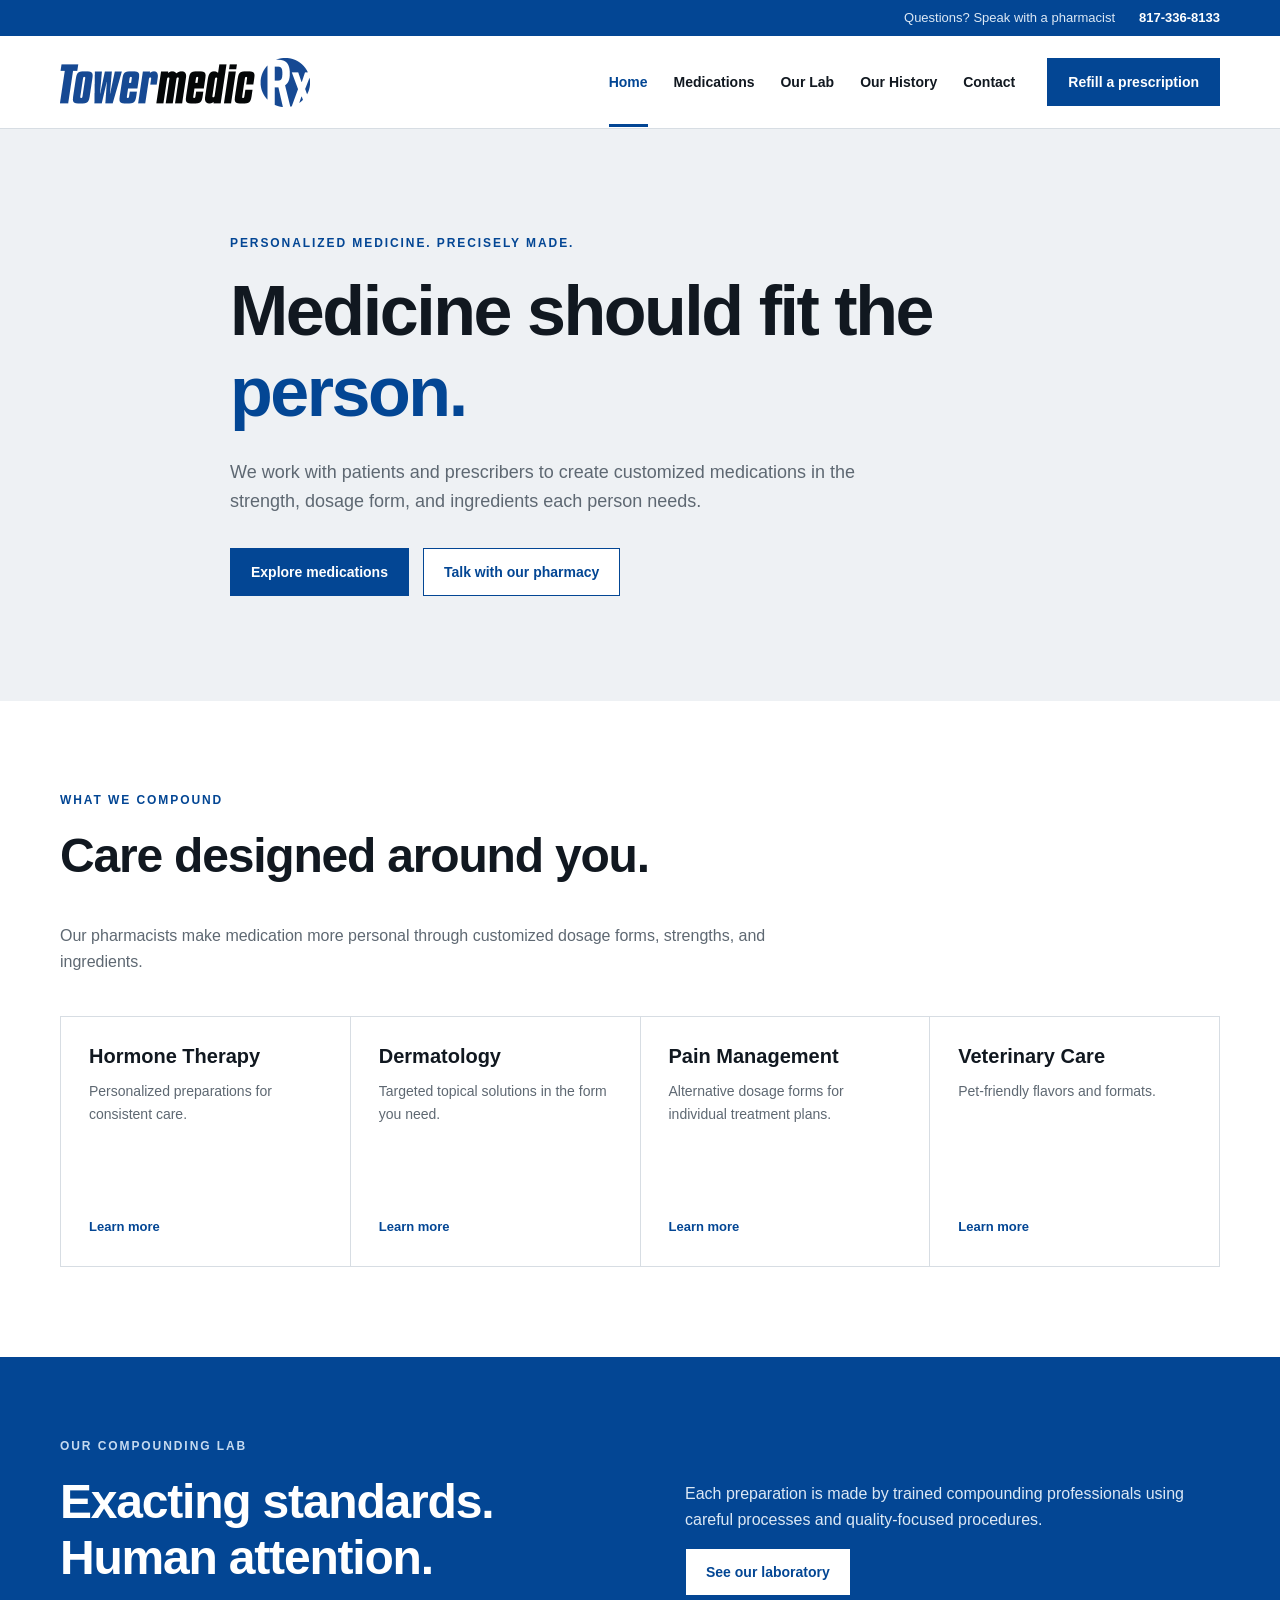
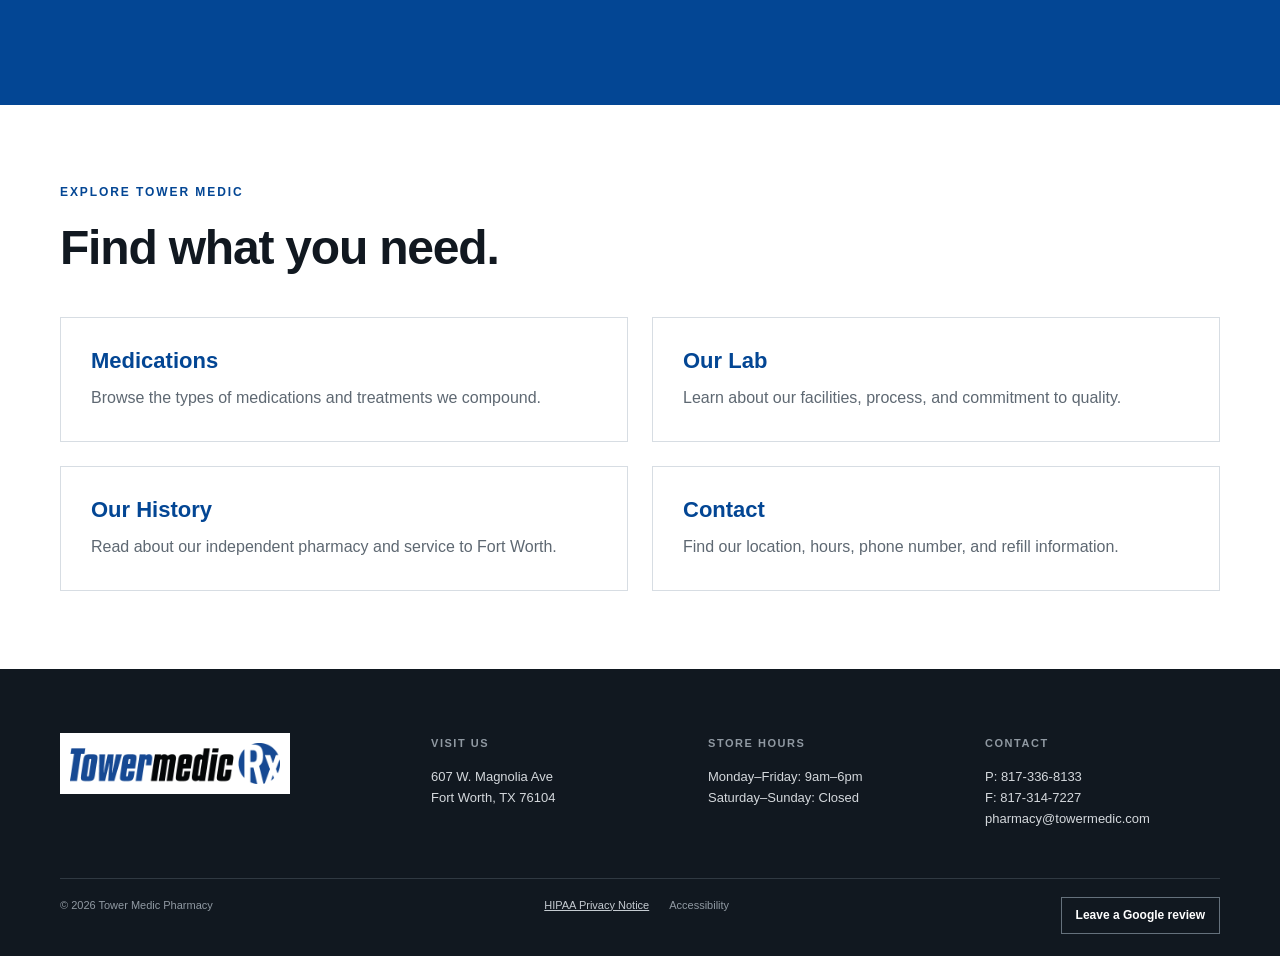
==== index.html @ e753f111 "Used AI to generate a skeleton for the website and filled in basic information. More edits and custo" ====
<!doctype html>
<html lang="en">
<head>
  <meta charset="utf-8">
  <meta name="viewport" content="width=device-width, initial-scale=1">
  <meta name="description" content="Personalized compounded medications from Tower Medic Pharmacy.">
  <title>Tower Medic Pharmacy</title>
  <link rel="stylesheet" href="styles.css">
</head>
<body>
  <a class="skip-link" href="#main">Skip to content</a>

  <!-- Header and navigation -->
  <header>
    <div class="utility-bar">
      <div class="shell utility-inner">
        <p>Questions? Speak with a pharmacist</p>
        <a href="tel:+18173368133">817-336-8133</a>
      </div>
    </div>

    <div class="shell masthead">
      <!-- Clicking the logo always returns visitors to the homepage. -->
      <a class="brand" href="index.html" aria-label="Tower Medic Pharmacy home">
        <img class="brand-logo" src="images/Tower_Medic_Logo_Hori_RGB-1.png" alt="Tower Medic Pharmacy">
      </a>

      <button class="menu-toggle" type="button" aria-label="Open navigation" aria-expanded="false">
        <span></span><span></span><span></span>
      </button>

      <!-- Each navigation link opens a separate HTML page. -->
      <nav class="main-nav" aria-label="Main navigation">
        <a class="active" href="index.html">Home</a>
        <a href="medications.html">Medications</a>
        <a href="lab.html">Our Lab</a>
        <a href="history.html">Our History</a>
        <a href="contact.html">Contact</a>
      </nav>

      <a class="button refill" href="https://4520513.winrxrefill.com/">Refill a prescription</a>
    </div>
  </header>

  <main id="main">
    <!-- Welcome -->
    <section class="hero">
      <div class="shell hero-copy">
        <p class="eyebrow">Personalized medicine. Precisely made.</p>
        <h1>Medicine should fit the <em>person.</em></h1>
        <p class="hero-lede">We work with patients and prescribers to create customized medications in the strength, dosage form, and ingredients each person needs.</p>
        <div class="hero-actions">
          <a class="button button-primary" href="medications.html">Explore medications</a>
          <a class="button button-secondary" href="contact.html">Talk with our pharmacy</a>
        </div>
      </div>
    </section>

    <!-- Pharmacy overview -->
    <section class="services">
      <div class="shell">
        <div class="section-heading">
          <p class="eyebrow">What we compound</p>
          <h2>Care designed around you.</h2>
          <p>Our pharmacists make medication more personal through customized dosage forms, strengths, and ingredients.</p>
        </div>

        <div class="service-grid">
          <a class="service-card" href="medications.html"><h3>Hormone Therapy</h3><p>Personalized preparations for consistent care.</p><b>Learn more</b></a>
          <a class="service-card" href="medications.html"><h3>Dermatology</h3><p>Targeted topical solutions in the form you need.</p><b>Learn more</b></a>
          <a class="service-card" href="medications.html"><h3>Pain Management</h3><p>Alternative dosage forms for individual treatment plans.</p><b>Learn more</b></a>
          <a class="service-card" href="medications.html"><h3>Veterinary Care</h3><p>Pet-friendly flavors and formats.</p><b>Learn more</b></a>
        </div>
      </div>
    </section>

    <!-- Laboratory introduction -->
    <section class="facility">
      <div class="shell facility-grid">
        <div><p class="eyebrow">Our compounding lab</p><h2>Exacting standards. Human attention.</h2></div>
        <div><p>Each preparation is made by trained compounding professionals using careful processes and quality-focused procedures.</p><a class="button button-secondary" href="lab.html">See our laboratory</a></div>
      </div>
    </section>

    <!-- Site guide -->
    <section class="page-section site-guide">
      <div class="shell">
        <div class="section-heading"><p class="eyebrow">Explore Tower Medic</p><h2>Find what you need.</h2></div>
        <div class="content-grid">
          <a class="info-card" href="medications.html"><h3>Medications</h3><p>Browse the types of medications and treatments we compound.</p></a>
          <a class="info-card" href="lab.html"><h3>Our Lab</h3><p>Learn about our facilities, process, and commitment to quality.</p></a>
          <a class="info-card" href="history.html"><h3>Our History</h3><p>Read about our independent pharmacy and service to Fort Worth.</p></a>
          <a class="info-card" href="contact.html"><h3>Contact</h3><p>Find our location, hours, phone number, and refill information.</p></a>
        </div>
      </div>
    </section>
  </main>

  <footer>
    <div class="shell footer-grid">
      <div><a href="index.html" aria-label="Return to Tower Medic Pharmacy home"><img class="footer-logo" src="images/Tower_Medic_Logo_Hori_RGB-1.png" alt="Tower Medic Pharmacy"></a></div>
      <div><h3>Visit us</h3><address>607 W. Magnolia Ave<br>Fort Worth, TX 76104</address></div>
      <div><h3>Store hours</h3><p>Monday–Friday: 9am–6pm<br>Saturday–Sunday: Closed</p></div>
      <div><h3>Contact</h3><p><a href="tel:+18173368133">P: 817-336-8133</a><br>F: 817-314-7227<br><a href="mailto:pharmacy@towermedic.com">pharmacy@towermedic.com</a></p></div>
    </div>
    <div class="shell footer-bottom"><p>© 2026 Tower Medic Pharmacy</p><div><a class="privacy-link" href="privacy.html">HIPAA Privacy Notice</a><a href="#">Accessibility</a></div></div>
  </footer>

  <script src="script.js"></script>
</body>
</html>
---- styles.css ----
/* Tower Medic Pharmacy — shared website styles */
:root {
  --tm-blue: #034694;
  --tm-blue-dark: #02346f;
  --tm-black: #111820;
  --tm-gray: #5e6872;
  --tm-gray-light: #eef1f4;
  --tm-border: #d7dde3;
  --tm-white: #ffffff;
  --tm-font: Arial, Helvetica, sans-serif;
}

* { box-sizing: border-box; }
html { scroll-behavior: smooth; }
body { margin: 0; color: var(--tm-black); background: var(--tm-white); font-family: var(--tm-font); line-height: 1.6; }
a { color: inherit; text-decoration: none; }
.shell { width: min(1160px, calc(100% - 48px)); margin: 0 auto; }
.skip-link { position: fixed; top: -60px; left: 20px; z-index: 20; padding: 10px 14px; background: white; }
.skip-link:focus { top: 12px; }

/* Header */
body > header {
  position: sticky;
  top: 0;
  z-index: 100;
  background: var(--tm-white);
  box-shadow: 0 1px 0 var(--tm-border);
}
.utility-bar { color: white; background: var(--tm-blue); font-size: 13px; }
.utility-inner { min-height: 36px; display: flex; justify-content: flex-end; align-items: center; gap: 24px; }
.utility-inner p { margin: 0; color: #dce8f5; }
.utility-inner a { font-weight: 700; }
.masthead { min-height: 92px; display: flex; align-items: center; gap: 32px; }
.brand { flex: 0 0 auto; margin-right: auto; display: block; }
.brand-logo { display: block; width: 250px; max-width: 100%; height: auto; }
.main-nav { display: flex; align-items: center; gap: 26px; font-size: 14px; font-weight: 700; }
.main-nav a { padding: 34px 0 30px; border-bottom: 3px solid transparent; }
.main-nav a:hover, .main-nav a.active { color: var(--tm-blue); border-bottom-color: var(--tm-blue); }
.button { display: inline-flex; justify-content: center; align-items: center; min-height: 48px; padding: 0 20px; border: 1px solid var(--tm-blue); font-size: 14px; font-weight: 700; }
.button-primary, .refill { color: white; background: var(--tm-blue); }
.button-primary:hover, .refill:hover { background: var(--tm-blue-dark); }
.button-secondary { color: var(--tm-blue); background: white; }
.menu-toggle { display: none; padding: 10px; border: 0; background: transparent; }
.menu-toggle span { width: 23px; height: 2px; display: block; margin: 4px 0; background: var(--tm-black); }

/* Home */
.hero { padding: 105px 0; background: var(--tm-gray-light); border-top: 1px solid var(--tm-border); }
.hero-copy { max-width: 820px; }
.eyebrow { margin: 0 0 18px; color: var(--tm-blue); font-size: 12px; font-weight: 700; letter-spacing: .16em; text-transform: uppercase; }
h1, h2, h3 { margin-top: 0; line-height: 1.15; }
h1 { max-width: 800px; margin-bottom: 26px; font-size: clamp(42px, 6vw, 70px); letter-spacing: -.035em; }
h1 em { color: var(--tm-blue); font-style: normal; }
h2 { font-size: clamp(32px, 4vw, 48px); letter-spacing: -.025em; }
.hero-lede { max-width: 660px; margin: 0 0 32px; color: var(--tm-gray); font-size: 18px; }
.hero-actions { display: flex; gap: 14px; flex-wrap: wrap; }
.services { padding: 90px 0; }
.section-heading { max-width: 720px; margin-bottom: 42px; }
.section-heading p:last-child { color: var(--tm-gray); }
.service-grid { display: grid; grid-template-columns: repeat(4, 1fr); border-top: 1px solid var(--tm-border); border-left: 1px solid var(--tm-border); }
.service-card { min-height: 250px; padding: 28px; display: flex; flex-direction: column; border-right: 1px solid var(--tm-border); border-bottom: 1px solid var(--tm-border); }
.service-card h3 { margin: 0 0 12px; font-size: 20px; }
.service-card p { margin: 0; color: var(--tm-gray); font-size: 14px; }
.service-card b { margin-top: auto; color: var(--tm-blue); font-size: 13px; }
.service-card:hover { border-top: 4px solid var(--tm-blue); padding-top: 25px; }
.facility { padding: 80px 0; color: white; background: var(--tm-blue); }
.facility-grid { display: grid; grid-template-columns: 1fr 1fr; align-items: center; gap: 90px; }
.facility p { color: #dce8f5; }
.facility .eyebrow { color: #c5daf0; }

/* Interior pages */
.page-hero { padding: 72px 0 60px; background: var(--tm-gray-light); border-top: 1px solid var(--tm-border); }
.page-hero h1 { margin-bottom: 16px; font-size: clamp(40px, 5vw, 58px); }
.page-hero p:last-child { max-width: 650px; margin: 0; color: var(--tm-gray); font-size: 18px; }
.page-section { padding: 78px 0; }
.content-grid { display: grid; grid-template-columns: repeat(2, 1fr); gap: 24px; }
.info-card { padding: 30px; border: 1px solid var(--tm-border); }
.info-card h2, .info-card h3 { margin-bottom: 12px; font-size: 22px; }
.info-card p { margin: 0; color: var(--tm-gray); }
.site-guide .info-card { display: block; transition: border-color .2s ease; }
.site-guide .info-card:hover { border-color: var(--tm-blue); }
.site-guide .info-card h3 { color: var(--tm-blue); }
.medication-list { display: grid; grid-template-columns: repeat(3, 1fr); border-top: 1px solid var(--tm-border); border-left: 1px solid var(--tm-border); }
.medication-list article { padding: 28px; border-right: 1px solid var(--tm-border); border-bottom: 1px solid var(--tm-border); }
.medication-list h2 { margin-bottom: 10px; font-size: 20px; }
.medication-list p { margin: 0; color: var(--tm-gray); font-size: 14px; }
.contact-grid { display: grid; grid-template-columns: 1fr 1fr; gap: 70px; }
.contact-list { margin: 0; padding: 0; list-style: none; }
.contact-list li { padding: 18px 0; border-bottom: 1px solid var(--tm-border); }
.contact-list strong { display: block; color: var(--tm-blue); font-size: 12px; letter-spacing: .1em; text-transform: uppercase; }
.legal-notice { max-width: 860px; }
.legal-notice section { margin-bottom: 44px; }
.legal-notice h2 { margin-bottom: 14px; font-size: 25px; }
.legal-notice p, .legal-notice li { color: var(--tm-gray); }
.legal-notice ul { padding-left: 22px; }
.legal-notice li { margin-bottom: 12px; }
.legal-notice address { padding: 22px; border-left: 4px solid var(--tm-blue); background: var(--tm-gray-light); font-style: normal; }

/* Footer */
footer { padding: 64px 0 22px; color: white; background: var(--tm-black); }
.footer-grid { display: grid; grid-template-columns: 1.4fr repeat(3, 1fr); gap: 42px; }
.footer-logo { width: 230px; display: block; padding: 10px; background: white; }
.footer-grid h3 { margin: 4px 0 18px; color: #9099a2; font-size: 11px; letter-spacing: .14em; text-transform: uppercase; }
.footer-grid p, .footer-grid address { margin: 0; color: #d4d8dc; font-size: 13px; font-style: normal; }
.footer-grid a:hover { text-decoration: underline; }
.footer-bottom { margin-top: 48px; padding-top: 18px; display: flex; justify-content: space-between; gap: 24px; border-top: 1px solid #303942; color: #9099a2; font-size: 11px; }
.footer-bottom p { margin: 0; }
.footer-bottom div { display: flex; gap: 20px; }
.footer-bottom .privacy-link { color: #c5cbd1; font-size: 11px; text-decoration: underline; }
.footer-bottom .review-button {
  padding: 8px 14px;
  color: var(--tm-white);
  border: 1px solid #65717c;
  font-size: 12px;
  font-weight: 700;
}
.footer-bottom .review-button:hover {
  color: var(--tm-black);
  background: var(--tm-white);
  text-decoration: none;
}

@media (max-width: 950px) {
  .shell { width: min(720px, calc(100% - 32px)); }
  .masthead { min-height: 76px; gap: 14px; }
  .brand-logo { width: 205px; }
  .menu-toggle { display: block; }
  .main-nav { position: absolute; top: 112px; left: 0; right: 0; z-index: 10; padding: 18px 24px; display: none; flex-direction: column; align-items: stretch; gap: 0; background: white; box-shadow: 0 12px 24px rgba(0,0,0,.12); }
  .main-nav.open { display: flex; }
  .main-nav a { padding: 12px 0; border-bottom-width: 1px; }
  .refill { min-height: 42px; padding: 0 12px; font-size: 12px; }
  .service-grid, .content-grid { grid-template-columns: repeat(2, 1fr); }
  .facility-grid, .contact-grid { grid-template-columns: 1fr; gap: 30px; }
  .medication-list { grid-template-columns: repeat(2, 1fr); }
  .footer-grid { grid-template-columns: 1fr 1fr; }
}

@media (max-width: 600px) {
  .utility-inner p { display: none; }
  .brand-logo { width: 165px; }
  .refill { font-size: 0; }
  .refill::after { content: "Refill Rx"; font-size: 12px; }
  .hero { padding: 72px 0; }
  h1 { font-size: 42px; }
  .services, .page-section { padding: 60px 0; }
  .service-grid, .content-grid, .medication-list, .footer-grid { grid-template-columns: 1fr; }
  .footer-bottom { flex-direction: column; }
}

@media (prefers-reduced-motion: reduce) { html { scroll-behavior: auto; } }
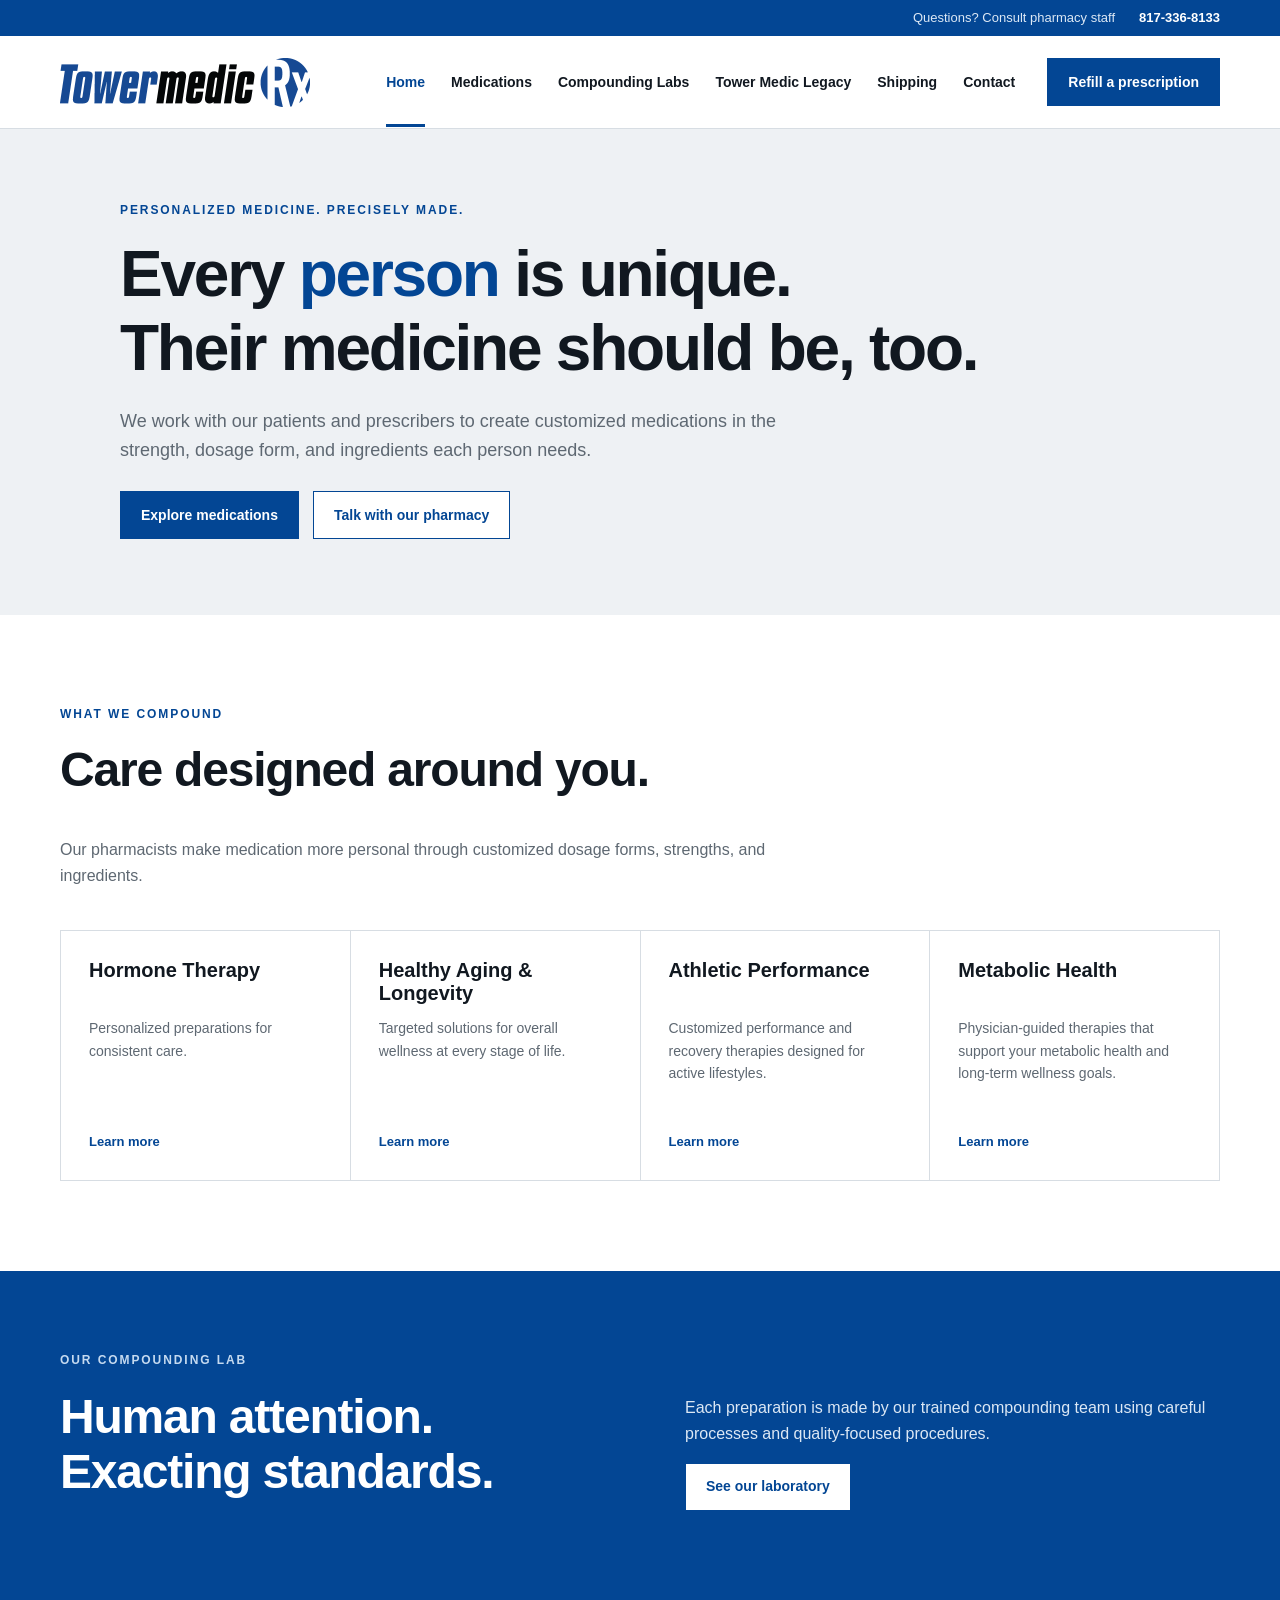
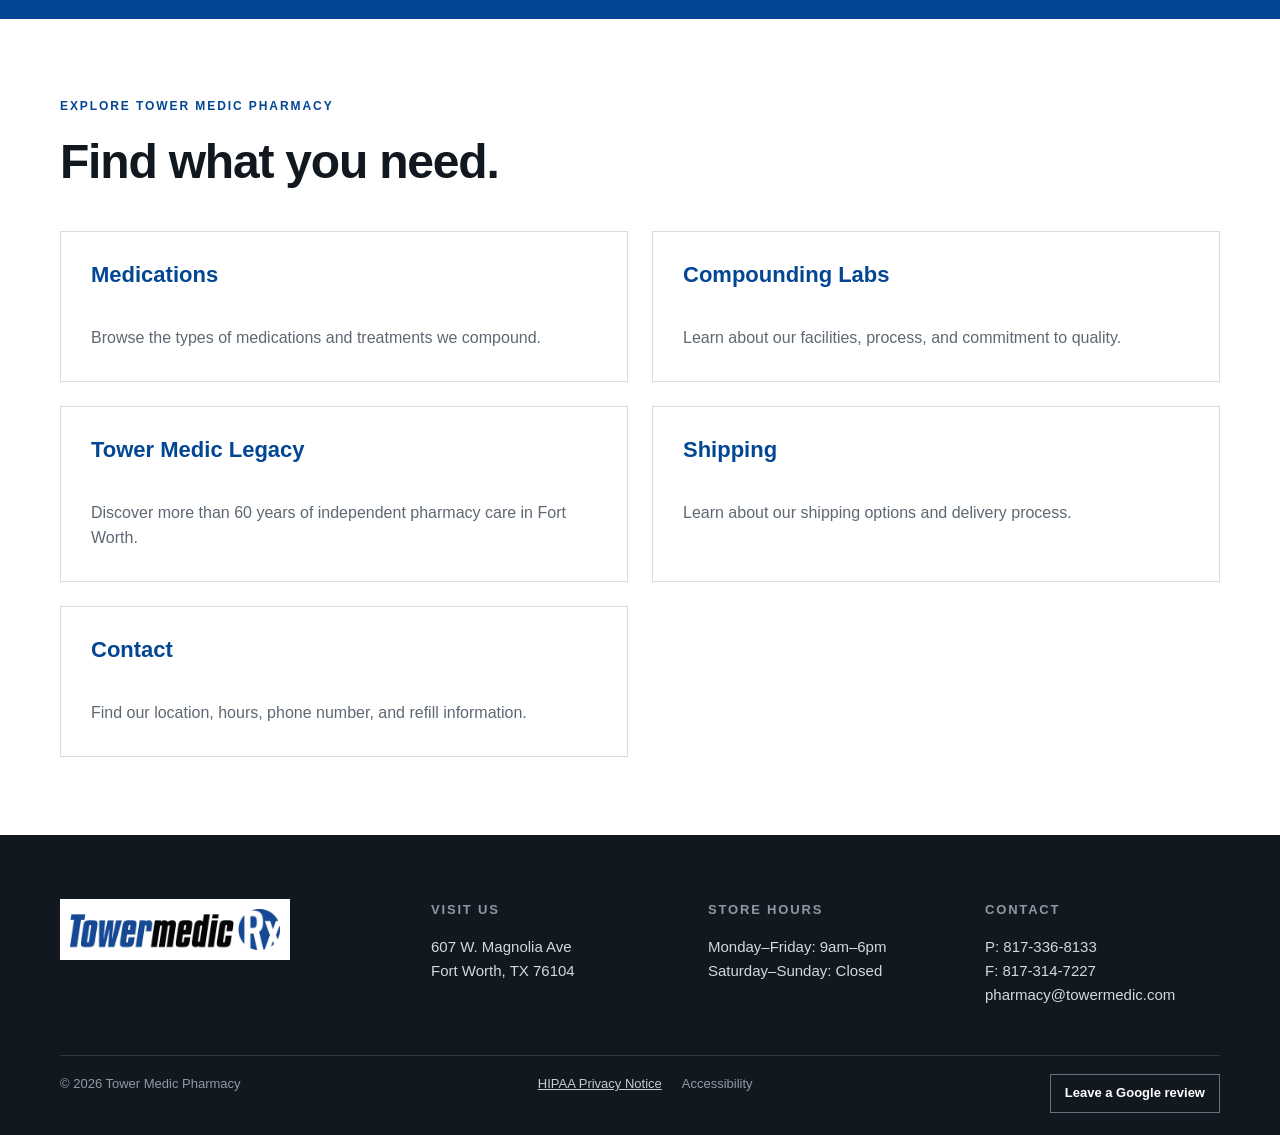
==== commit b4d94436: "Updated information and customized the website further" ====
--- a/index.html
+++ b/index.html
@@ -14,7 +14,7 @@
   <header>
     <div class="utility-bar">
       <div class="shell utility-inner">
-        <p>Questions? Speak with a pharmacist</p>
+        <p>Questions? Consult pharmacy staff</p>
         <a href="tel:+18173368133">817-336-8133</a>
       </div>
     </div>
@@ -33,8 +33,9 @@
       <nav class="main-nav" aria-label="Main navigation">
         <a class="active" href="index.html">Home</a>
         <a href="medications.html">Medications</a>
-        <a href="lab.html">Our Lab</a>
-        <a href="history.html">Our History</a>
+        <a href="lab.html">Compounding Labs</a>
+        <a href="history.html">Tower Medic Legacy</a>
+        <a href="shipping.html">Shipping</a>
         <a href="contact.html">Contact</a>
       </nav>
 
@@ -47,8 +48,8 @@
     <section class="hero">
       <div class="shell hero-copy">
         <p class="eyebrow">Personalized medicine. Precisely made.</p>
-        <h1>Medicine should fit the <em>person.</em></h1>
-        <p class="hero-lede">We work with patients and prescribers to create customized medications in the strength, dosage form, and ingredients each person needs.</p>
+        <h1>Every <em>person</em> is unique.<br>Their medicine should be, too.</br></h1>
+        <p class="hero-lede">We work with our patients and prescribers to create customized medications in the strength, dosage form, and ingredients each person needs.</p>
         <div class="hero-actions">
           <a class="button button-primary" href="medications.html">Explore medications</a>
           <a class="button button-secondary" href="contact.html">Talk with our pharmacy</a>
@@ -67,9 +68,9 @@
 
         <div class="service-grid">
           <a class="service-card" href="medications.html"><h3>Hormone Therapy</h3><p>Personalized preparations for consistent care.</p><b>Learn more</b></a>
-          <a class="service-card" href="medications.html"><h3>Dermatology</h3><p>Targeted topical solutions in the form you need.</p><b>Learn more</b></a>
-          <a class="service-card" href="medications.html"><h3>Pain Management</h3><p>Alternative dosage forms for individual treatment plans.</p><b>Learn more</b></a>
-          <a class="service-card" href="medications.html"><h3>Veterinary Care</h3><p>Pet-friendly flavors and formats.</p><b>Learn more</b></a>
+          <a class="service-card" href="medications.html"><h3>Healthy Aging & Longevity</h3><p>Targeted solutions for overall wellness at every stage of life.</p><b>Learn more</b></a>
+          <a class="service-card" href="medications.html"><h3>Athletic Performance</h3><p>Customized performance and recovery therapies designed for active lifestyles.</p><b>Learn more</b></a>
+          <a class="service-card" href="medications.html"><h3>Metabolic Health</h3><p>Physician-guided therapies that support your metabolic health and long-term wellness goals.</p><b>Learn more</b></a>
         </div>
       </div>
     </section>
@@ -77,19 +78,20 @@
     <!-- Laboratory introduction -->
     <section class="facility">
       <div class="shell facility-grid">
-        <div><p class="eyebrow">Our compounding lab</p><h2>Exacting standards. Human attention.</h2></div>
-        <div><p>Each preparation is made by trained compounding professionals using careful processes and quality-focused procedures.</p><a class="button button-secondary" href="lab.html">See our laboratory</a></div>
+        <div><p class="eyebrow">Our compounding lab</p><h2>Human attention. Exacting standards.</h2></div>
+        <div><p>Each preparation is made by our trained compounding team using careful processes and quality-focused procedures.</p><a class="button button-secondary" href="lab.html">See our laboratory</a></div>
       </div>
     </section>
 
     <!-- Site guide -->
     <section class="page-section site-guide">
       <div class="shell">
-        <div class="section-heading"><p class="eyebrow">Explore Tower Medic</p><h2>Find what you need.</h2></div>
+        <div class="section-heading"><p class="eyebrow">Explore Tower Medic Pharmacy</p><h2>Find what you need.</h2></div>
         <div class="content-grid">
           <a class="info-card" href="medications.html"><h3>Medications</h3><p>Browse the types of medications and treatments we compound.</p></a>
-          <a class="info-card" href="lab.html"><h3>Our Lab</h3><p>Learn about our facilities, process, and commitment to quality.</p></a>
-          <a class="info-card" href="history.html"><h3>Our History</h3><p>Read about our independent pharmacy and service to Fort Worth.</p></a>
+          <a class="info-card" href="lab.html"><h3>Compounding Labs</h3><p>Learn about our facilities, process, and commitment to quality.</p></a>
+          <a class="info-card" href="history.html"><h3>Tower Medic Legacy</h3><p>Discover more than 60 years of independent pharmacy care in Fort Worth.</p></a>
+          <a class="info-card" href="shipping.html"><h3>Shipping</h3><p>Learn about our shipping options and delivery process.</p></a>
           <a class="info-card" href="contact.html"><h3>Contact</h3><p>Find our location, hours, phone number, and refill information.</p></a>
         </div>
       </div>
--- a/styles.css
+++ b/styles.css
@@ -58,7 +58,7 @@
 .section-heading p:last-child { color: var(--tm-gray); }
 .service-grid { display: grid; grid-template-columns: repeat(4, 1fr); border-top: 1px solid var(--tm-border); border-left: 1px solid var(--tm-border); }
 .service-card { min-height: 250px; padding: 28px; display: flex; flex-direction: column; border-right: 1px solid var(--tm-border); border-bottom: 1px solid var(--tm-border); }
-.service-card h3 { margin: 0 0 12px; font-size: 20px; }
+.service-card h3 { min-height: 46px; margin: 0 0 12px; font-size: 20px; }
 .service-card p { margin: 0; color: var(--tm-gray); font-size: 14px; }
 .service-card b { margin-top: auto; color: var(--tm-blue); font-size: 13px; }
 .service-card:hover { border-top: 4px solid var(--tm-blue); padding-top: 25px; }
@@ -67,6 +67,13 @@
 .facility p { color: #dce8f5; }
 .facility .eyebrow { color: #c5daf0; }
 
+@media (min-width: 951px) {
+  .hero { padding: 72px 0 76px; }
+  .hero-copy { max-width: 1040px; }
+  .hero h1 { max-width: 1040px; margin-bottom: 22px; font-size: clamp(52px, 5.2vw, 64px); }
+  .hero-lede { margin-bottom: 26px; }
+}
+
 /* Interior pages */
 .page-hero { padding: 72px 0 60px; background: var(--tm-gray-light); border-top: 1px solid var(--tm-border); }
 .page-hero h1 { margin-bottom: 16px; font-size: clamp(40px, 5vw, 58px); }
@@ -74,19 +81,70 @@
 .page-section { padding: 78px 0; }
 .content-grid { display: grid; grid-template-columns: repeat(2, 1fr); gap: 24px; }
 .info-card { padding: 30px; border: 1px solid var(--tm-border); }
-.info-card h2, .info-card h3 { margin-bottom: 12px; font-size: 22px; }
+.info-card h2, .info-card h3 { min-height: 51px; margin-bottom: 12px; font-size: 22px; }
 .info-card p { margin: 0; color: var(--tm-gray); }
+.info-card p + p { margin-top: 18px; }
+.compounding-overview { display: grid; grid-template-columns: repeat(3, minmax(0, 1fr)); gap: 24px; }
+.compounding-overview .info-card { height: 100%; }
+.compounding-benefits { margin: 0; padding: 0; list-style: none; color: var(--tm-gray); }
+.compounding-benefits li { position: relative; padding: 10px 0 10px 28px; border-bottom: 1px solid var(--tm-border); }
+.compounding-benefits li::before { content: "✓"; position: absolute; left: 0; color: var(--tm-blue); font-weight: 700; }
+.compounding-benefits li:last-child { border-bottom: 0; }
+.lab-overview { background: var(--tm-gray-light); }
+.lab-overview-heading { max-width: 820px; margin-bottom: 36px; }
+.lab-overview-heading > p:last-child { color: var(--tm-gray); font-size: 17px; }
+.lab-facts { margin: 0 0 48px; padding: 0; display: grid; grid-template-columns: repeat(4, minmax(0, 1fr)); list-style: none; border-top: 1px solid var(--tm-border); border-left: 1px solid var(--tm-border); }
+.lab-facts li { padding: 22px; color: var(--tm-blue); background: var(--tm-white); border-right: 1px solid var(--tm-border); border-bottom: 1px solid var(--tm-border); font-weight: 700; }
+.lab-detail-grid { display: grid; grid-template-columns: repeat(2, minmax(0, 1fr)); gap: 24px; }
+.lab-detail { padding: 30px; background: var(--tm-white); border: 1px solid var(--tm-border); }
+.lab-detail-number { margin: 0 0 16px; color: var(--tm-blue); font-size: 13px; font-weight: 700; letter-spacing: .14em; }
+.lab-detail h3 { min-height: 52px; margin-bottom: 14px; font-size: 24px; }
+.lab-detail > p:not(.lab-detail-number) { margin: 0 0 22px; color: var(--tm-gray); }
+.lab-detail ul { margin: 0; padding: 0; list-style: none; }
+.lab-detail li { position: relative; padding: 9px 0 9px 24px; color: var(--tm-gray); border-bottom: 1px solid var(--tm-border); }
+.lab-detail li::before { content: "✓"; position: absolute; left: 0; color: var(--tm-blue); font-weight: 700; }
+.lab-detail li:last-child { border-bottom: 0; }
+.quality-pillar-list { margin: 0; padding: 0; display: grid; grid-template-columns: repeat(3, minmax(0, 1fr)); gap: 24px; list-style: none; counter-reset: quality-pillar; }
+.quality-pillar-list li { position: relative; padding: 72px 28px 28px; border: 1px solid var(--tm-border); counter-increment: quality-pillar; }
+.quality-pillar-list li::before { content: "0" counter(quality-pillar); position: absolute; top: 24px; left: 28px; color: var(--tm-blue); font-size: 14px; font-weight: 700; letter-spacing: .12em; }
+.quality-pillar-list strong { display: block; margin-bottom: 12px; font-size: 22px; }
+.quality-pillar-list p { margin: 0; color: var(--tm-gray); }
+.analytical-testing { background: var(--tm-gray-light); }
+.analytical-testing-inner { max-width: 900px; }
+.analytical-testing h2 { margin-bottom: 22px; }
+.analytical-testing-inner > p:not(.eyebrow) { max-width: 820px; color: var(--tm-gray); }
+.analytical-features { margin: 30px 0; padding: 8px 28px; list-style: none; background: var(--tm-white); border: 1px solid var(--tm-border); }
+.analytical-features li { position: relative; padding: 20px 0 20px 38px; color: var(--tm-gray); border-bottom: 1px solid var(--tm-border); }
+.analytical-features li:last-child { border-bottom: 0; }
+.analytical-features li::before { content: "✓"; position: absolute; top: 20px; left: 0; width: 24px; height: 24px; display: grid; place-items: center; color: var(--tm-white); background: var(--tm-blue); border-radius: 50%; font-size: 13px; font-weight: 700; }
+.analytical-features strong { color: var(--tm-black); }
 .site-guide .info-card { display: block; transition: border-color .2s ease; }
 .site-guide .info-card:hover { border-color: var(--tm-blue); }
 .site-guide .info-card h3 { color: var(--tm-blue); }
 .medication-list { display: grid; grid-template-columns: repeat(3, 1fr); border-top: 1px solid var(--tm-border); border-left: 1px solid var(--tm-border); }
 .medication-list article { padding: 28px; border-right: 1px solid var(--tm-border); border-bottom: 1px solid var(--tm-border); }
-.medication-list h2 { margin-bottom: 10px; font-size: 20px; }
+.medication-list h2 { min-height: 46px; margin-bottom: 10px; font-size: 20px; }
 .medication-list p { margin: 0; color: var(--tm-gray); font-size: 14px; }
-.contact-grid { display: grid; grid-template-columns: 1fr 1fr; gap: 70px; }
+.contact-grid { display: grid; grid-template-columns: repeat(3, minmax(0, 1fr)); gap: 24px; align-items: stretch; }
+.contact-card { min-width: 0; padding: 30px; display: flex; flex-direction: column; border: 1px solid var(--tm-border); }
+.contact-card h2 { min-height: 60px; margin-bottom: 16px; font-size: 26px; }
+.contact-card > p:not(.eyebrow) { margin: 0 0 24px; color: var(--tm-gray); }
+.contact-card-action { width: 100%; margin-top: auto; }
 .contact-list { margin: 0; padding: 0; list-style: none; }
 .contact-list li { padding: 18px 0; border-bottom: 1px solid var(--tm-border); }
+.contact-list li:first-child { padding-top: 0; }
+.contact-list li:last-child { border-bottom: 0; }
 .contact-list strong { display: block; color: var(--tm-blue); font-size: 12px; letter-spacing: .1em; text-transform: uppercase; }
+.contact-list + .contact-card-action { margin-top: 24px; }
+.shipping-layout { display: grid; grid-template-columns: minmax(0, 1.7fr) 1fr; gap: 54px; align-items: center; }
+.shipping-map { min-width: 0; margin: 0; padding: 24px; border: 1px solid var(--tm-border); background: var(--tm-gray-light); }
+.shipping-map img, .shipping-map svg { width: 100%; max-width: 100%; height: auto; display: block; }
+.us-outline { fill: var(--tm-white); stroke: #aab4bd; stroke-width: 3; }
+.licensed-state { fill: var(--tm-blue); stroke: var(--tm-white); stroke-width: 3; }
+.map-label { fill: var(--tm-white); font: 700 15px Arial, sans-serif; text-anchor: middle; pointer-events: none; }
+.state-list { display: grid; grid-template-columns: 1fr 1fr; margin: 24px 0; padding: 0; list-style: none; border-top: 1px solid var(--tm-border); }
+.state-list li { padding: 12px 0; border-bottom: 1px solid var(--tm-border); color: var(--tm-blue); font-weight: 700; }
+.shipping-note { color: var(--tm-gray); font-size: 14px; }
 .legal-notice { max-width: 860px; }
 .legal-notice section { margin-bottom: 44px; }
 .legal-notice h2 { margin-bottom: 14px; font-size: 25px; }
@@ -94,23 +152,39 @@
 .legal-notice ul { padding-left: 22px; }
 .legal-notice li { margin-bottom: 12px; }
 .legal-notice address { padding: 22px; border-left: 4px solid var(--tm-blue); background: var(--tm-gray-light); font-style: normal; }
+.legacy-photo { max-width: 900px; margin-bottom: 56px; }
+.legacy-photo img { width: 100%; height: auto; display: block; border: 1px solid var(--tm-border); }
+.legacy-photo figcaption { margin-top: 12px; color: var(--tm-gray); font-size: 13px; font-style: italic; }
+.legacy-timeline { max-width: 900px; }
+.legacy-milestone { padding: 28px 0; display: grid; grid-template-columns: 130px minmax(0, 1fr); gap: 34px; border-bottom: 1px solid var(--tm-border); }
+.legacy-milestone:first-child { padding-top: 0; }
+.legacy-milestone:last-child { padding-bottom: 0; border-bottom: 0; }
+.legacy-date { margin: 0; color: var(--tm-blue); font-size: 18px; font-weight: 700; letter-spacing: .08em; text-transform: uppercase; }
+.legacy-milestone h2 { margin-bottom: 10px; font-size: 28px; }
+.legacy-milestone div p { max-width: 680px; margin: 0; color: var(--tm-gray); }
+.legacy-mission { padding: 78px 0; color: var(--tm-white); background: var(--tm-blue); }
+.legacy-mission-inner { max-width: 900px; }
+.legacy-mission .eyebrow { color: #c5daf0; }
+.legacy-mission h2 { max-width: 700px; margin-bottom: 24px; }
+.legacy-mission p:not(.eyebrow) { max-width: 820px; margin: 0; color: #dce8f5; font-size: 17px; }
+.legacy-mission p:not(.eyebrow) + p:not(.eyebrow) { margin-top: 20px; }
 
 /* Footer */
 footer { padding: 64px 0 22px; color: white; background: var(--tm-black); }
 .footer-grid { display: grid; grid-template-columns: 1.4fr repeat(3, 1fr); gap: 42px; }
 .footer-logo { width: 230px; display: block; padding: 10px; background: white; }
-.footer-grid h3 { margin: 4px 0 18px; color: #9099a2; font-size: 11px; letter-spacing: .14em; text-transform: uppercase; }
-.footer-grid p, .footer-grid address { margin: 0; color: #d4d8dc; font-size: 13px; font-style: normal; }
+.footer-grid h3 { margin: 4px 0 18px; color: #9099a2; font-size: 13px; letter-spacing: .14em; text-transform: uppercase; }
+.footer-grid p, .footer-grid address { margin: 0; color: #d4d8dc; font-size: 15px; font-style: normal; }
 .footer-grid a:hover { text-decoration: underline; }
-.footer-bottom { margin-top: 48px; padding-top: 18px; display: flex; justify-content: space-between; gap: 24px; border-top: 1px solid #303942; color: #9099a2; font-size: 11px; }
+.footer-bottom { margin-top: 48px; padding-top: 18px; display: flex; justify-content: space-between; gap: 24px; border-top: 1px solid #303942; color: #9099a2; font-size: 13px; }
 .footer-bottom p { margin: 0; }
 .footer-bottom div { display: flex; gap: 20px; }
-.footer-bottom .privacy-link { color: #c5cbd1; font-size: 11px; text-decoration: underline; }
+.footer-bottom .privacy-link { color: #c5cbd1; font-size: 13px; text-decoration: underline; }
 .footer-bottom .review-button {
   padding: 8px 14px;
   color: var(--tm-white);
   border: 1px solid #65717c;
-  font-size: 12px;
+  font-size: 13px;
   font-weight: 700;
 }
 .footer-bottom .review-button:hover {
@@ -129,7 +203,14 @@
   .main-nav a { padding: 12px 0; border-bottom-width: 1px; }
   .refill { min-height: 42px; padding: 0 12px; font-size: 12px; }
   .service-grid, .content-grid { grid-template-columns: repeat(2, 1fr); }
+  .compounding-overview { grid-template-columns: 1fr; }
+  .lab-facts { grid-template-columns: repeat(2, minmax(0, 1fr)); }
+  .lab-detail-grid { grid-template-columns: 1fr; }
+  .lab-detail h3 { min-height: 0; }
+  .quality-pillar-list { grid-template-columns: 1fr; }
+  .compounding-overview .info-card h2, .contact-card h2 { min-height: 0; }
   .facility-grid, .contact-grid { grid-template-columns: 1fr; gap: 30px; }
+  .shipping-layout { grid-template-columns: 1fr; gap: 36px; }
   .medication-list { grid-template-columns: repeat(2, 1fr); }
   .footer-grid { grid-template-columns: 1fr 1fr; }
 }
@@ -142,7 +223,14 @@
   .hero { padding: 72px 0; }
   h1 { font-size: 42px; }
   .services, .page-section { padding: 60px 0; }
-  .service-grid, .content-grid, .medication-list, .footer-grid { grid-template-columns: 1fr; }
+  .shipping-map { padding: 12px; }
+  .analytical-features { padding-right: 18px; padding-left: 18px; }
+  .lab-facts { grid-template-columns: 1fr; }
+  .legacy-photo { margin-bottom: 40px; }
+  .legacy-milestone { grid-template-columns: 1fr; gap: 8px; }
+  .service-card h3 { min-height: 0; }
+  .info-card h2, .info-card h3, .medication-list h2 { min-height: 0; }
+  .service-grid, .content-grid, .compounding-overview, .medication-list, .footer-grid { grid-template-columns: 1fr; }
   .footer-bottom { flex-direction: column; }
 }
 
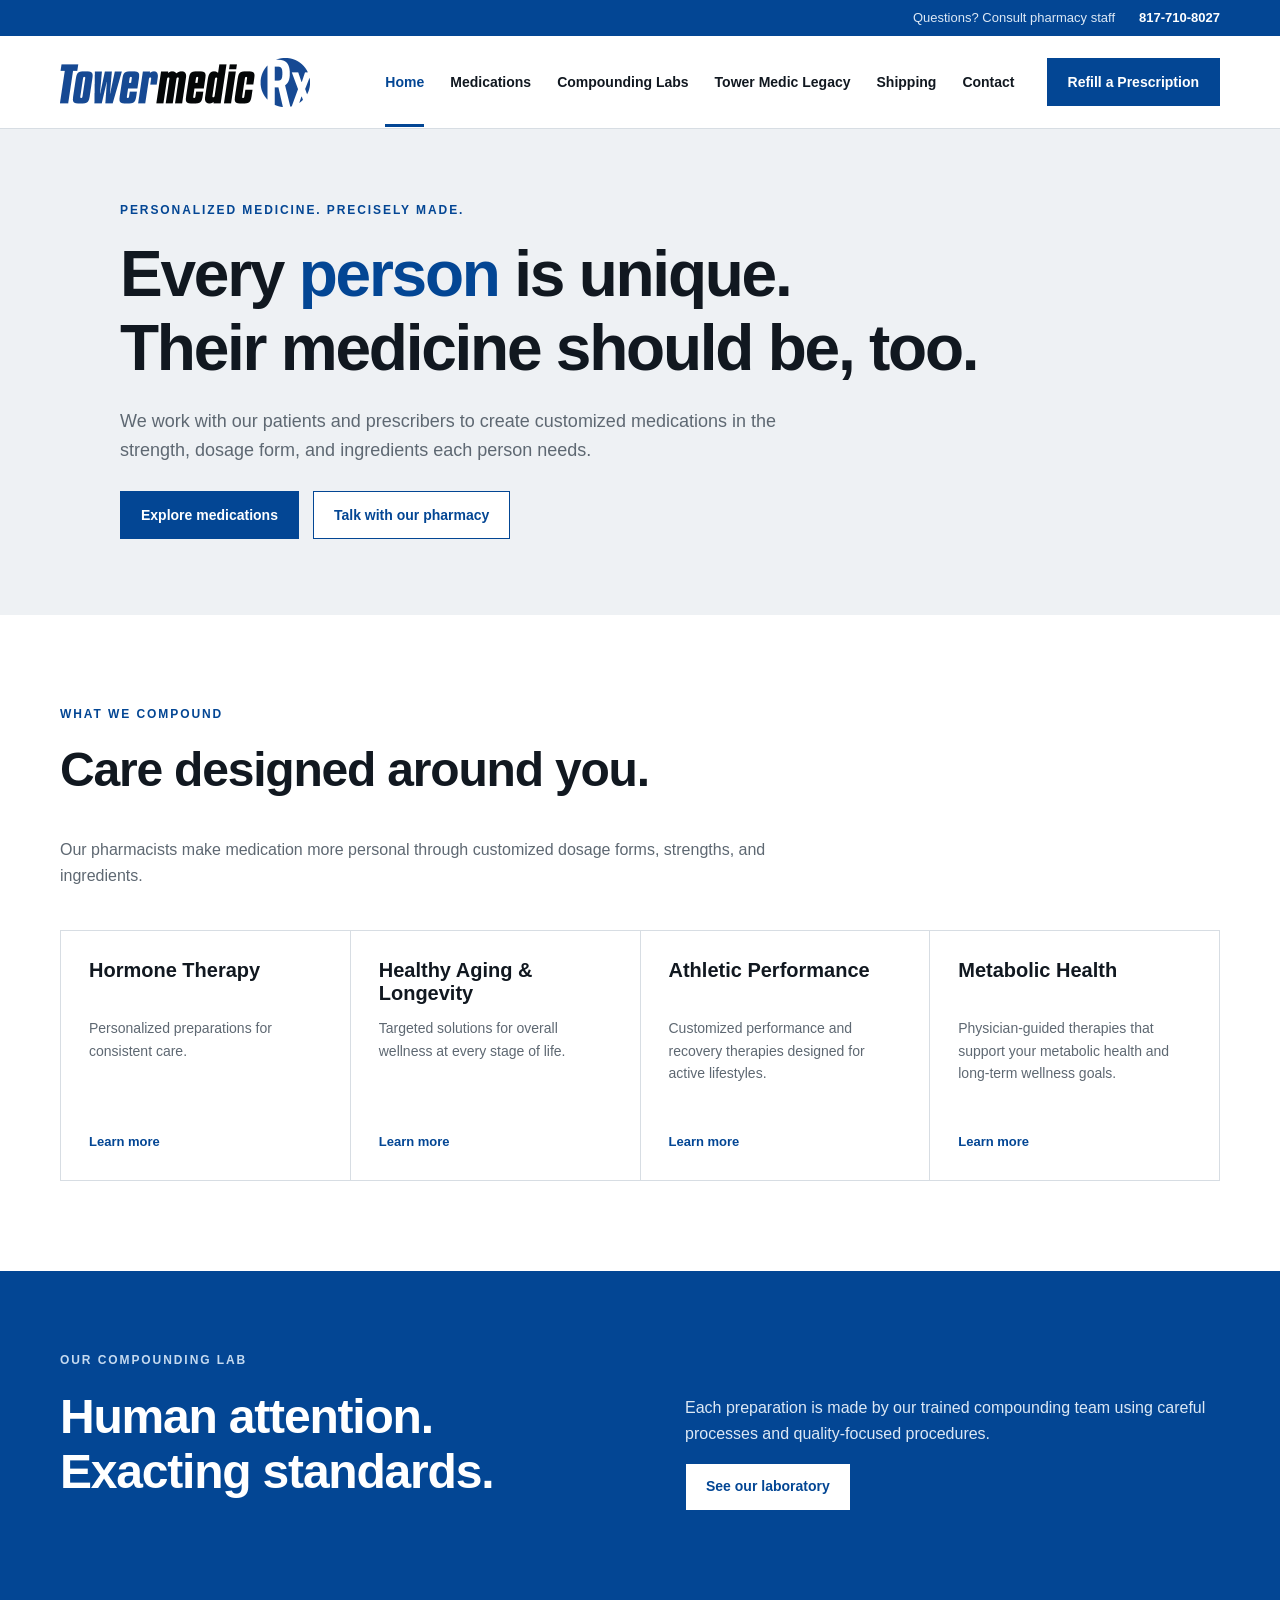
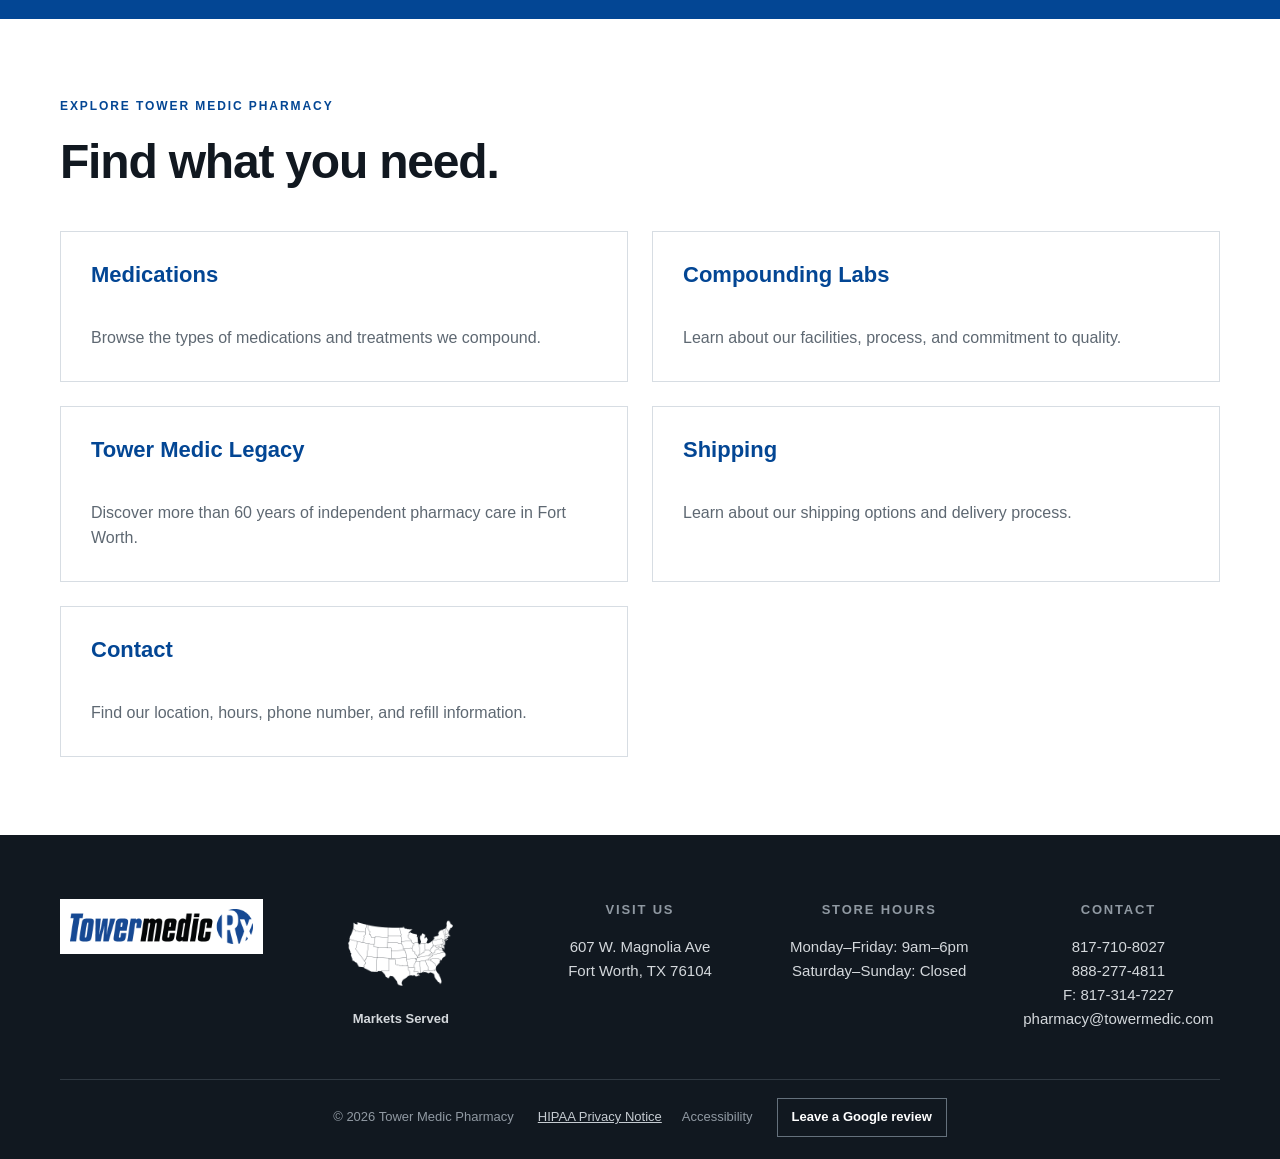
==== commit f7270517: "First clean and crisp stylistic version, now moving on to a remodel to replicate a European pharmacy" ====
--- a/index.html
+++ b/index.html
@@ -5,7 +5,7 @@
   <meta name="viewport" content="width=device-width, initial-scale=1">
   <meta name="description" content="Personalized compounded medications from Tower Medic Pharmacy.">
   <title>Tower Medic Pharmacy</title>
-  <link rel="stylesheet" href="styles.css">
+  <link rel="stylesheet" href="./styles.css?v=20260716">
 </head>
 <body>
   <a class="skip-link" href="#main">Skip to content</a>
@@ -15,7 +15,7 @@
     <div class="utility-bar">
       <div class="shell utility-inner">
         <p>Questions? Consult pharmacy staff</p>
-        <a href="tel:+18173368133">817-336-8133</a>
+        <a href="tel:+18177108027">817-710-8027</a>
       </div>
     </div>
 
@@ -39,7 +39,7 @@
         <a href="contact.html">Contact</a>
       </nav>
 
-      <a class="button refill" href="https://4520513.winrxrefill.com/">Refill a prescription</a>
+      <a class="button refill" href="https://4520513.winrxrefill.com/">Refill a Prescription</a>
     </div>
   </header>
 
@@ -101,9 +101,10 @@
   <footer>
     <div class="shell footer-grid">
       <div><a href="index.html" aria-label="Return to Tower Medic Pharmacy home"><img class="footer-logo" src="images/Tower_Medic_Logo_Hori_RGB-1.png" alt="Tower Medic Pharmacy"></a></div>
+      <div><a class="footer-markets" href="shipping.html"><img src="images/US Map.png" alt=""><span>Markets Served</span></a></div>
       <div><h3>Visit us</h3><address>607 W. Magnolia Ave<br>Fort Worth, TX 76104</address></div>
       <div><h3>Store hours</h3><p>Monday–Friday: 9am–6pm<br>Saturday–Sunday: Closed</p></div>
-      <div><h3>Contact</h3><p><a href="tel:+18173368133">P: 817-336-8133</a><br>F: 817-314-7227<br><a href="mailto:pharmacy@towermedic.com">pharmacy@towermedic.com</a></p></div>
+      <div><h3>Contact</h3><p><a href="tel:+18177108027">817-710-8027</a><br><a href="tel:+18882774811">888-277-4811</a><br>F: 817-314-7227<br><a href="mailto:pharmacy@towermedic.com">pharmacy@towermedic.com</a></p></div>
     </div>
     <div class="shell footer-bottom"><p>© 2026 Tower Medic Pharmacy</p><div><a class="privacy-link" href="privacy.html">HIPAA Privacy Notice</a><a href="#">Accessibility</a></div></div>
   </footer>
--- a/styles.css
+++ b/styles.css
@@ -171,12 +171,16 @@
 
 /* Footer */
 footer { padding: 64px 0 22px; color: white; background: var(--tm-black); }
-.footer-grid { display: grid; grid-template-columns: 1.4fr repeat(3, 1fr); gap: 42px; }
-.footer-logo { width: 230px; display: block; padding: 10px; background: white; }
+.footer-grid { display: grid; grid-template-columns: repeat(5, minmax(0, 1fr)); align-items: start; justify-items: center; gap: 36px; text-align: center; }
+.footer-grid > div { width: 100%; }
+.footer-logo { width: 210px; max-width: 100%; margin: 0 auto; display: block; padding: 10px; background: white; }
+.footer-markets { width: 130px; margin: 0 auto; display: flex; flex-direction: column; align-items: center; gap: 8px; color: #d4d8dc; font-size: 13px; font-weight: 700; text-align: center; }
+.footer-markets img { width: 112px; height: auto; display: block; }
+.footer-markets:hover { color: var(--tm-white); text-decoration: none; }
 .footer-grid h3 { margin: 4px 0 18px; color: #9099a2; font-size: 13px; letter-spacing: .14em; text-transform: uppercase; }
 .footer-grid p, .footer-grid address { margin: 0; color: #d4d8dc; font-size: 15px; font-style: normal; }
 .footer-grid a:hover { text-decoration: underline; }
-.footer-bottom { margin-top: 48px; padding-top: 18px; display: flex; justify-content: space-between; gap: 24px; border-top: 1px solid #303942; color: #9099a2; font-size: 13px; }
+.footer-bottom { margin-top: 48px; padding-top: 18px; display: flex; justify-content: center; align-items: center; flex-wrap: wrap; gap: 24px; border-top: 1px solid #303942; color: #9099a2; font-size: 13px; text-align: center; }
 .footer-bottom p { margin: 0; }
 .footer-bottom div { display: flex; gap: 20px; }
 .footer-bottom .privacy-link { color: #c5cbd1; font-size: 13px; text-decoration: underline; }
@@ -213,6 +217,7 @@
   .shipping-layout { grid-template-columns: 1fr; gap: 36px; }
   .medication-list { grid-template-columns: repeat(2, 1fr); }
   .footer-grid { grid-template-columns: 1fr 1fr; }
+  .footer-grid > div:last-child { grid-column: 1 / -1; }
 }
 
 @media (max-width: 600px) {
@@ -231,6 +236,7 @@
   .service-card h3 { min-height: 0; }
   .info-card h2, .info-card h3, .medication-list h2 { min-height: 0; }
   .service-grid, .content-grid, .compounding-overview, .medication-list, .footer-grid { grid-template-columns: 1fr; }
+  .footer-grid > div:last-child { grid-column: auto; }
   .footer-bottom { flex-direction: column; }
 }
 
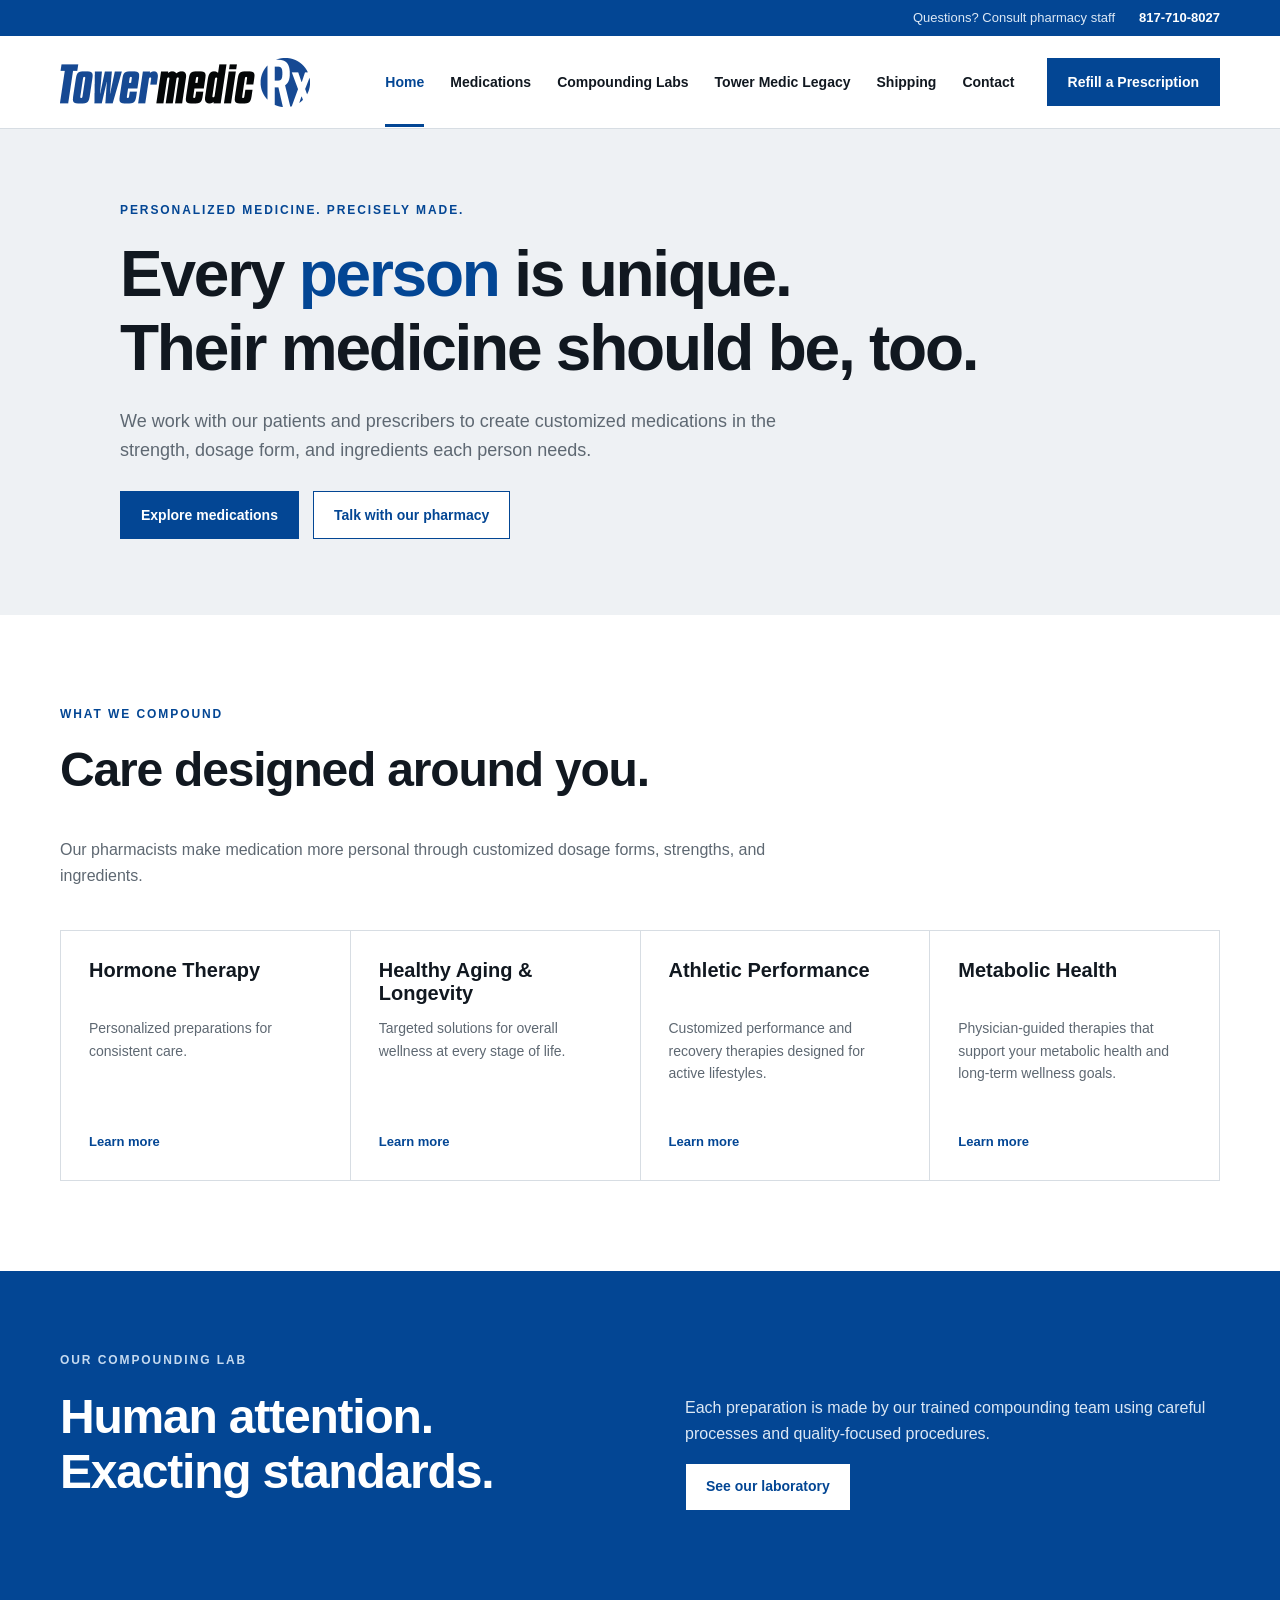
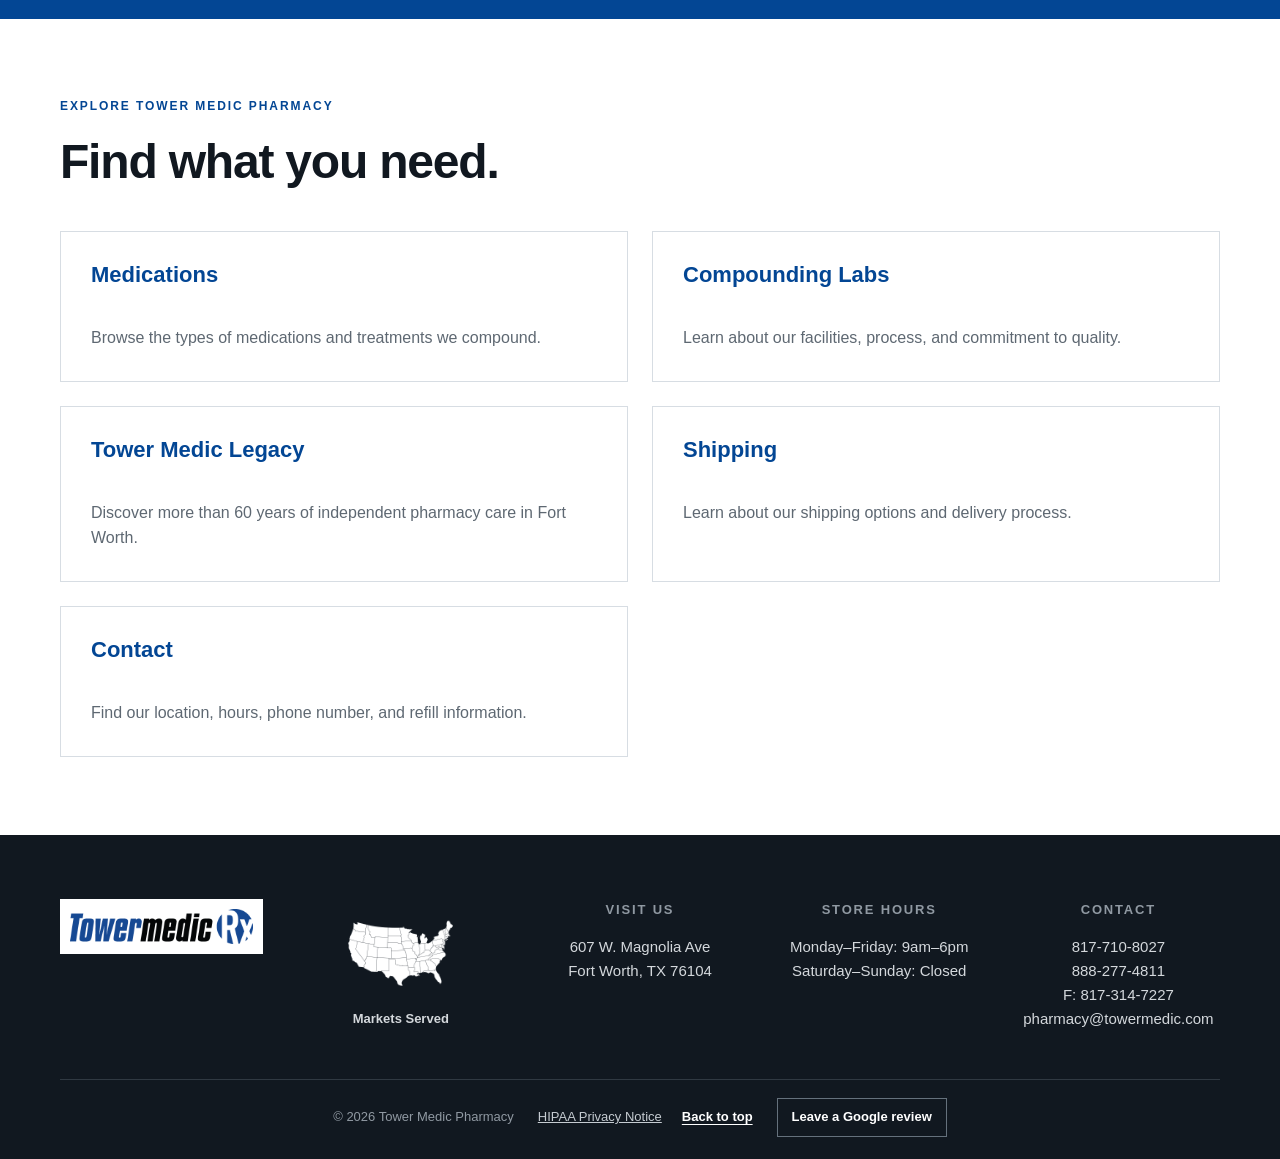
==== commit 05886266: "Updated the medication catalog, improved features, and updated details throughout the site." ====
--- a/index.html
+++ b/index.html
@@ -7,7 +7,7 @@
   <title>Tower Medic Pharmacy</title>
   <link rel="stylesheet" href="./styles.css?v=20260716">
 </head>
-<body>
+<body id="top">
   <a class="skip-link" href="#main">Skip to content</a>
 
   <!-- Header and navigation -->
@@ -106,7 +106,7 @@
       <div><h3>Store hours</h3><p>Monday–Friday: 9am–6pm<br>Saturday–Sunday: Closed</p></div>
       <div><h3>Contact</h3><p><a href="tel:+18177108027">817-710-8027</a><br><a href="tel:+18882774811">888-277-4811</a><br>F: 817-314-7227<br><a href="mailto:pharmacy@towermedic.com">pharmacy@towermedic.com</a></p></div>
     </div>
-    <div class="shell footer-bottom"><p>© 2026 Tower Medic Pharmacy</p><div><a class="privacy-link" href="privacy.html">HIPAA Privacy Notice</a><a href="#">Accessibility</a></div></div>
+    <div class="shell footer-bottom"><p>© 2026 Tower Medic Pharmacy</p><div><a class="privacy-link" href="privacy.html">HIPAA Privacy Notice</a><a class="back-to-top" href="#top">Back to top</a></div></div>
   </footer>
 
   <script src="script.js"></script>
--- a/styles.css
+++ b/styles.css
@@ -121,10 +121,70 @@
 .site-guide .info-card { display: block; transition: border-color .2s ease; }
 .site-guide .info-card:hover { border-color: var(--tm-blue); }
 .site-guide .info-card h3 { color: var(--tm-blue); }
-.medication-list { display: grid; grid-template-columns: repeat(3, 1fr); border-top: 1px solid var(--tm-border); border-left: 1px solid var(--tm-border); }
-.medication-list article { padding: 28px; border-right: 1px solid var(--tm-border); border-bottom: 1px solid var(--tm-border); }
-.medication-list h2 { min-height: 46px; margin-bottom: 10px; font-size: 20px; }
-.medication-list p { margin: 0; color: var(--tm-gray); font-size: 14px; }
+.catalog-section { background: var(--tm-white); }
+.catalog-heading { margin-bottom: 34px; display: grid; grid-template-columns: minmax(0, 1fr) minmax(300px, 480px); gap: 48px; align-items: end; }
+.catalog-heading h2 { margin-bottom: 0; }
+.catalog-heading > p { margin: 0 0 5px; color: var(--tm-gray); }
+.catalog-layout { display: grid; grid-template-columns: 250px minmax(0, 1fr); gap: 46px; align-items: start; }
+.catalog-sidebar { position: static; }
+.catalog-controls { padding: 0; }
+.catalog-field label { margin-bottom: 7px; display: block; font-size: 13px; font-weight: 700; }
+.catalog-field input { width: 100%; height: 48px; padding: 0 15px; color: var(--tm-black); background: var(--tm-white); border: 1px solid #b8c2cc; border-radius: 4px; font: inherit; font-size: 15px; }
+.catalog-field input:focus { outline: 3px solid rgba(3, 70, 148, .2); border-color: var(--tm-blue); }
+.catalog-filter-group { margin: 0 0 34px; padding: 0; border: 0; }
+.catalog-filter-group summary { position: relative; padding: 0 30px 14px 0; color: var(--tm-black); font-size: 23px; font-weight: 700; line-height: 1.2; list-style: none; cursor: pointer; }
+.catalog-filter-group summary::-webkit-details-marker { display: none; }
+.catalog-filter-group summary::after { content: "−"; position: absolute; top: 0; right: 2px; color: var(--tm-blue); font-size: 24px; font-weight: 400; }
+.catalog-filter-group:not([open]) summary::after { content: "+"; }
+.catalog-filter-group:not([open]) summary { padding-bottom: 0; }
+.catalog-filter-options { display: grid; gap: 10px; }
+.catalog-filter-option { display: grid; grid-template-columns: 20px minmax(0, 1fr); gap: 10px; align-items: start; color: var(--tm-black); font-size: 14px; line-height: 1.35; cursor: pointer; }
+.catalog-filter-option input { width: 19px; height: 19px; margin: 0; accent-color: var(--tm-blue); }
+.catalog-filter-option:has(input:checked) { color: var(--tm-blue-dark); font-weight: 700; }
+.catalog-filter-label { display: flex; justify-content: space-between; gap: 8px; }
+.catalog-filter-count { flex: 0 0 auto; color: #7b858e; font-size: 11px; }
+.catalog-clear { width: 100%; min-height: 44px; margin-bottom: 24px; padding: 8px 14px; color: var(--tm-blue); background: var(--tm-white); border: 1px solid var(--tm-blue); font: inherit; font-size: 13px; font-weight: 700; cursor: pointer; }
+.catalog-clear:hover { color: var(--tm-white); background: var(--tm-blue); }
+.catalog-results { min-width: 0; }
+.catalog-toolbar { min-height: 52px; margin-bottom: 24px; display: flex; justify-content: space-between; align-items: center; gap: 24px; }
+.catalog-search-field { width: min(340px, 100%); margin-left: auto; }
+.catalog-pagination { display: flex; gap: 8px; }
+.catalog-pagination-bottom { margin-top: 28px; justify-content: center; }
+.catalog-page-button { width: 42px; height: 42px; color: var(--tm-black); background: var(--tm-white); border: 1px solid transparent; border-radius: 4px; font: inherit; font-weight: 700; cursor: pointer; }
+.catalog-page-button:hover { color: var(--tm-blue); border-color: var(--tm-blue); }
+.catalog-page-button.active { color: var(--tm-white); background: var(--tm-blue); border-color: var(--tm-blue); }
+.catalog-count { margin: 0 0 10px; color: var(--tm-gray); font-size: 13px; }
+.product-catalog { display: grid; grid-template-columns: repeat(2, minmax(0, 1fr)); gap: 18px; }
+.medication-card { min-height: 210px; padding: 26px; display: flex; flex-direction: column; background: var(--tm-white); border: 1px solid var(--tm-border); transition: border-color .2s ease, box-shadow .2s ease, transform .2s ease; }
+.medication-card:hover { border-color: #9db5d0; box-shadow: 0 12px 28px rgba(2, 52, 111, .08); transform: translateY(-2px); }
+.medication-card-body { margin-bottom: 28px; }
+.medication-card-title { margin: 0 0 14px; color: var(--tm-black); font-size: 21px; line-height: 1.3; }
+.medication-card-category { margin: 0 0 10px; color: var(--tm-blue); font-size: 13px; font-weight: 700; }
+.medication-card-forms { margin: 0; color: var(--tm-gray); font-size: 14px; }
+.medication-card-link { margin-top: auto; padding: 0; align-self: flex-start; color: var(--tm-blue); background: transparent; border: 0; font: inherit; font-size: 13px; font-weight: 700; cursor: pointer; }
+.medication-card-link::after { content: " →"; }
+.medication-card-link:hover { color: var(--tm-blue-dark); text-decoration: underline; }
+.catalog-message { margin: 0; padding: 34px !important; color: var(--tm-gray); background: var(--tm-gray-light); text-align: center; }
+.catalog-message a { color: var(--tm-blue); font-weight: 700; text-decoration: underline; }
+.medication-dialog { width: min(820px, calc(100% - 32px)); max-height: calc(100vh - 48px); padding: 42px; color: var(--tm-black); background: var(--tm-white); border: 0; box-shadow: 0 24px 70px rgba(0, 0, 0, .25); }
+.medication-dialog::backdrop { background: rgba(17, 24, 32, .62); }
+.medication-dialog-close { position: absolute; top: 14px; right: 16px; width: 38px; height: 38px; color: var(--tm-blue); background: var(--tm-white); border: 1px solid var(--tm-border); font-size: 25px; line-height: 1; cursor: pointer; }
+.medication-dialog-close:hover { color: var(--tm-white); background: var(--tm-blue); border-color: var(--tm-blue); }
+.medication-dialog h2 { margin-bottom: 14px; padding-right: 32px; font-size: clamp(30px, 4vw, 44px); }
+.medication-dialog-intro { max-width: 650px; margin: 0 0 28px; color: var(--tm-gray); }
+.medication-options { display: grid; gap: 16px; }
+.medication-option { padding: 22px; background: var(--tm-gray-light); border-left: 3px solid var(--tm-blue); }
+.medication-option-heading { margin-bottom: 12px; display: flex; justify-content: space-between; align-items: baseline; gap: 20px; }
+.medication-option-heading h3 { margin: 0; font-size: 20px; }
+.medication-packaging { color: var(--tm-gray); font-size: 13px; font-weight: 700; }
+.medication-option-meta { margin-bottom: 18px; display: flex; flex-wrap: wrap; gap: 7px; }
+.medication-availability-tag, .medication-sterile-tag { padding: 5px 8px; color: var(--tm-blue-dark); background: var(--tm-white); border: 1px solid #c9d8e7; font-size: 11px; font-weight: 700; }
+.medication-sterile-tag { color: #18613b; border-color: #afd1bd; }
+.medication-option h4 { margin: 0 0 8px; font-size: 13px; }
+.medication-strength-list { margin: 0; padding: 0; display: grid; grid-template-columns: repeat(2, minmax(0, 1fr)); gap: 0 22px; list-style: none; }
+.medication-strength-list li { padding: 6px 0; color: var(--tm-gray); border-bottom: 1px solid var(--tm-border); font-size: 13px; }
+.medication-dialog-note { margin: 26px 0 0; padding-top: 18px; color: var(--tm-gray); border-top: 1px solid var(--tm-border); font-size: 13px; }
+.visually-hidden { position: absolute !important; width: 1px; height: 1px; padding: 0; overflow: hidden; clip: rect(0, 0, 0, 0); white-space: nowrap; border: 0; }
 .contact-grid { display: grid; grid-template-columns: repeat(3, minmax(0, 1fr)); gap: 24px; align-items: stretch; }
 .contact-card { min-width: 0; padding: 30px; display: flex; flex-direction: column; border: 1px solid var(--tm-border); }
 .contact-card h2 { min-height: 60px; margin-bottom: 16px; font-size: 26px; }
@@ -184,6 +244,14 @@
 .footer-bottom p { margin: 0; }
 .footer-bottom div { display: flex; gap: 20px; }
 .footer-bottom .privacy-link { color: #c5cbd1; font-size: 13px; text-decoration: underline; }
+.footer-bottom .back-to-top {
+  color: var(--tm-white);
+  font-size: 13px;
+  font-weight: 700;
+  text-decoration: underline;
+  text-underline-offset: 3px;
+}
+.footer-bottom .back-to-top:hover { color: #c5cbd1; }
 .footer-bottom .review-button {
   padding: 8px 14px;
   color: var(--tm-white);
@@ -215,7 +283,9 @@
   .compounding-overview .info-card h2, .contact-card h2 { min-height: 0; }
   .facility-grid, .contact-grid { grid-template-columns: 1fr; gap: 30px; }
   .shipping-layout { grid-template-columns: 1fr; gap: 36px; }
-  .medication-list { grid-template-columns: repeat(2, 1fr); }
+  .catalog-heading { grid-template-columns: 1fr; gap: 14px; }
+  .catalog-layout { grid-template-columns: 210px minmax(0, 1fr); gap: 28px; }
+  .product-catalog { grid-template-columns: 1fr; }
   .footer-grid { grid-template-columns: 1fr 1fr; }
   .footer-grid > div:last-child { grid-column: 1 / -1; }
 }
@@ -234,8 +304,15 @@
   .legacy-photo { margin-bottom: 40px; }
   .legacy-milestone { grid-template-columns: 1fr; gap: 8px; }
   .service-card h3 { min-height: 0; }
-  .info-card h2, .info-card h3, .medication-list h2 { min-height: 0; }
-  .service-grid, .content-grid, .compounding-overview, .medication-list, .footer-grid { grid-template-columns: 1fr; }
+  .info-card h2, .info-card h3 { min-height: 0; }
+  .service-grid, .content-grid, .compounding-overview, .footer-grid { grid-template-columns: 1fr; }
+  .catalog-layout { grid-template-columns: 1fr; gap: 28px; }
+  .catalog-filter-options { grid-template-columns: repeat(2, minmax(0, 1fr)); column-gap: 18px; }
+  .catalog-toolbar { align-items: stretch; flex-direction: column-reverse; }
+  .catalog-search-field { width: 100%; margin-left: 0; }
+  .catalog-pagination { flex-wrap: wrap; }
+  .medication-dialog { padding: 34px 22px 24px; }
+  .medication-strength-list { grid-template-columns: 1fr; }
   .footer-grid > div:last-child { grid-column: auto; }
   .footer-bottom { flex-direction: column; }
 }
